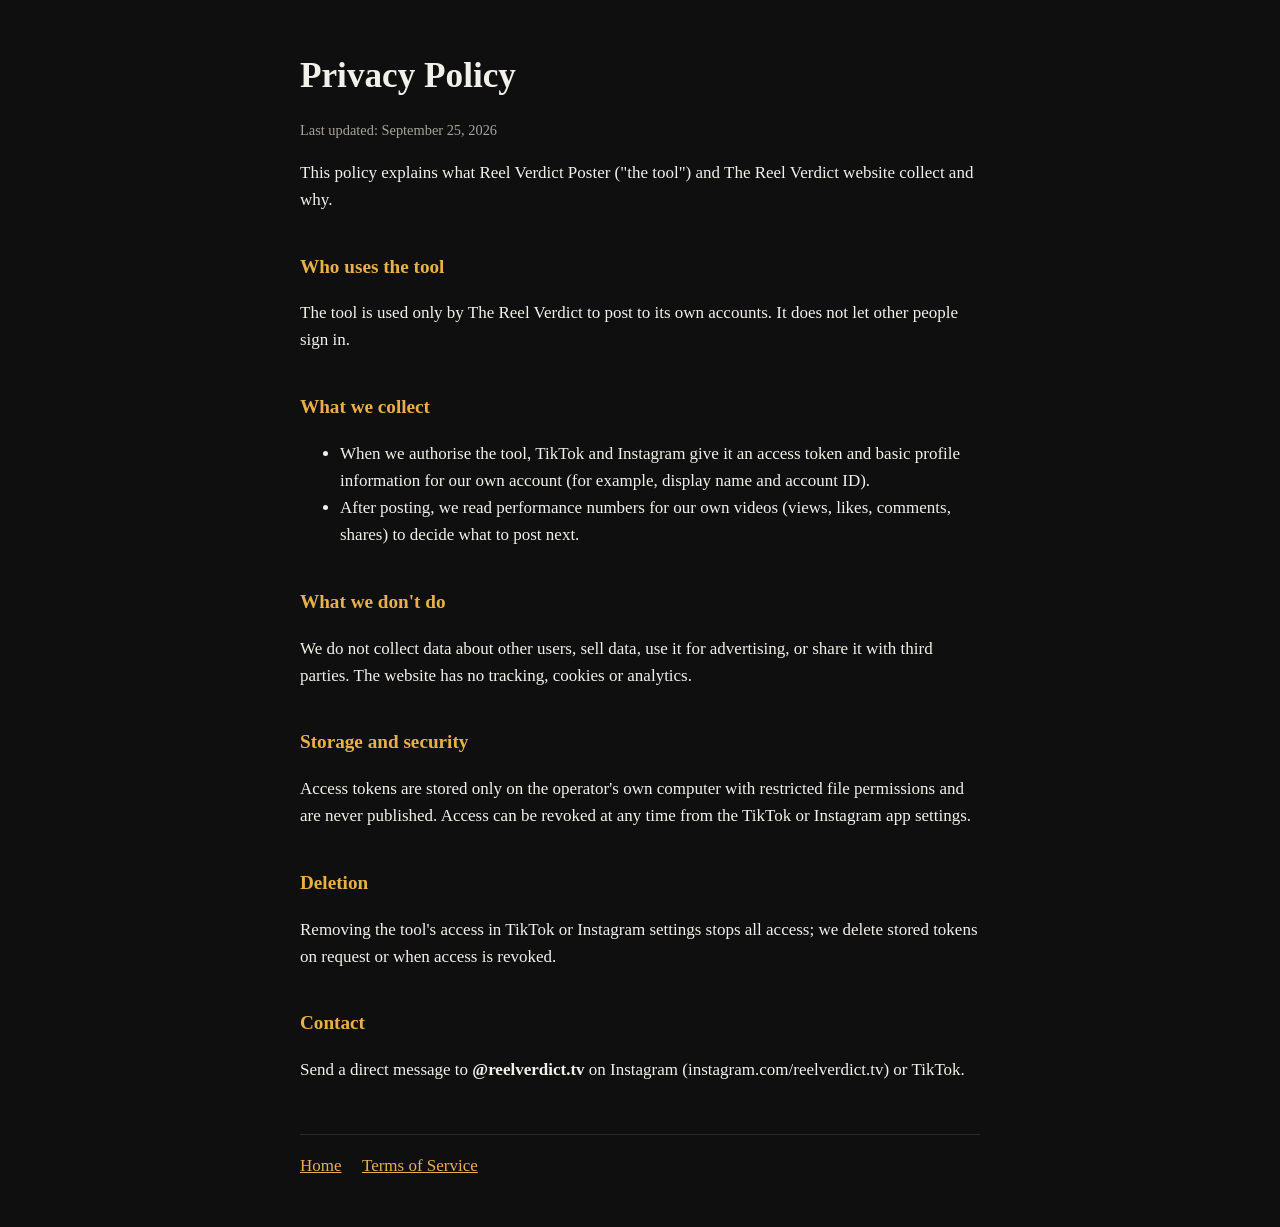
==== privacy.html @ d324c74f "Add Reel Verdict site: home, terms, privacy" ====
<!doctype html><html lang="en"><head><meta charset="utf-8"><meta name="viewport" content="width=device-width,initial-scale=1">
<title>Privacy Policy</title><link rel="stylesheet" href="style.css"></head><body><main>
<h1>Privacy Policy</h1><p class="muted">Last updated: September 25, 2026</p>
<p>This policy explains what Reel Verdict Poster ("the tool") and The Reel Verdict website collect and why.</p>
<h2>Who uses the tool</h2><p>The tool is used only by The Reel Verdict to post to its own accounts. It does not let other people sign in.</p>
<h2>What we collect</h2><ul>
<li>When we authorise the tool, TikTok and Instagram give it an access token and basic profile information for our own account (for example, display name and account ID).</li>
<li>After posting, we read performance numbers for our own videos (views, likes, comments, shares) to decide what to post next.</li></ul>
<h2>What we don't do</h2><p>We do not collect data about other users, sell data, use it for advertising, or share it with third parties. The website has no tracking, cookies or analytics.</p>
<h2>Storage and security</h2><p>Access tokens are stored only on the operator's own computer with restricted file permissions and are never published. Access can be revoked at any time from the TikTok or Instagram app settings.</p>
<h2>Deletion</h2><p>Removing the tool's access in TikTok or Instagram settings stops all access; we delete stored tokens on request or when access is revoked.</p>
<h2>Contact</h2><p>Send a direct message to <strong>@reelverdict.tv</strong> on Instagram (instagram.com/reelverdict.tv) or TikTok.</p>
<nav><a href="index.html">Home</a><a href="terms.html">Terms of Service</a></nav>
</main></body></html>
---- style.css ----
:root{--bg:#0f0f10;--fg:#f2f0ea;--muted:#a8a49a;--accent:#e8b04a}
*{box-sizing:border-box}body{margin:0;background:var(--bg);color:var(--fg);font:17px/1.6 Georgia,serif}
main{max-width:720px;margin:0 auto;padding:48px 20px}h1{font-size:2.2rem;margin:0 0 .3em}
h2{font-size:1.2rem;margin-top:2em;color:var(--accent)}a{color:var(--accent)}p,li{color:var(--fg)}
.muted{color:var(--muted);font-size:.9rem}nav{margin-top:3em;border-top:1px solid #2a2a2c;padding-top:1em}
nav a{margin-right:1.2em}
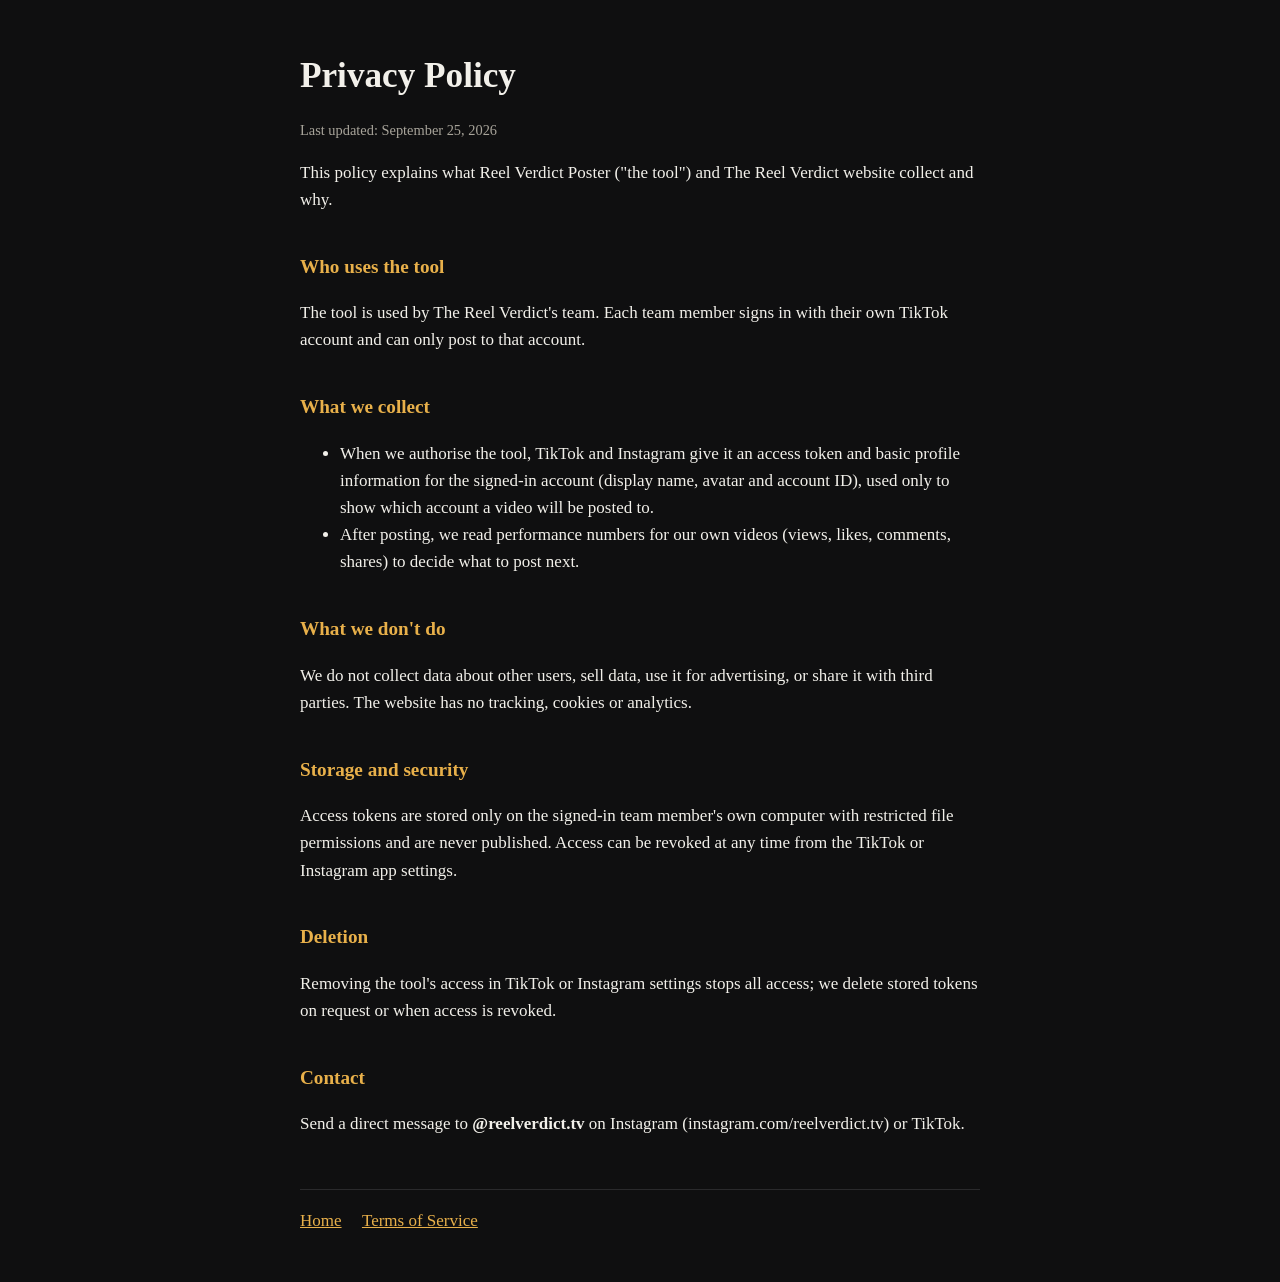
==== commit a4a799f6: "Describe Reel Verdict Poster as the team's posting tool" ====
--- a/privacy.html
+++ b/privacy.html
@@ -2,12 +2,12 @@
 <title>Privacy Policy</title><link rel="stylesheet" href="style.css"></head><body><main>
 <h1>Privacy Policy</h1><p class="muted">Last updated: September 25, 2026</p>
 <p>This policy explains what Reel Verdict Poster ("the tool") and The Reel Verdict website collect and why.</p>
-<h2>Who uses the tool</h2><p>The tool is used only by The Reel Verdict to post to its own accounts. It does not let other people sign in.</p>
+<h2>Who uses the tool</h2><p>The tool is used by The Reel Verdict's team. Each team member signs in with their own TikTok account and can only post to that account.</p>
 <h2>What we collect</h2><ul>
-<li>When we authorise the tool, TikTok and Instagram give it an access token and basic profile information for our own account (for example, display name and account ID).</li>
+<li>When we authorise the tool, TikTok and Instagram give it an access token and basic profile information for the signed-in account (display name, avatar and account ID), used only to show which account a video will be posted to.</li>
 <li>After posting, we read performance numbers for our own videos (views, likes, comments, shares) to decide what to post next.</li></ul>
 <h2>What we don't do</h2><p>We do not collect data about other users, sell data, use it for advertising, or share it with third parties. The website has no tracking, cookies or analytics.</p>
-<h2>Storage and security</h2><p>Access tokens are stored only on the operator's own computer with restricted file permissions and are never published. Access can be revoked at any time from the TikTok or Instagram app settings.</p>
+<h2>Storage and security</h2><p>Access tokens are stored only on the signed-in team member's own computer with restricted file permissions and are never published. Access can be revoked at any time from the TikTok or Instagram app settings.</p>
 <h2>Deletion</h2><p>Removing the tool's access in TikTok or Instagram settings stops all access; we delete stored tokens on request or when access is revoked.</p>
 <h2>Contact</h2><p>Send a direct message to <strong>@reelverdict.tv</strong> on Instagram (instagram.com/reelverdict.tv) or TikTok.</p>
 <nav><a href="index.html">Home</a><a href="terms.html">Terms of Service</a></nav>
